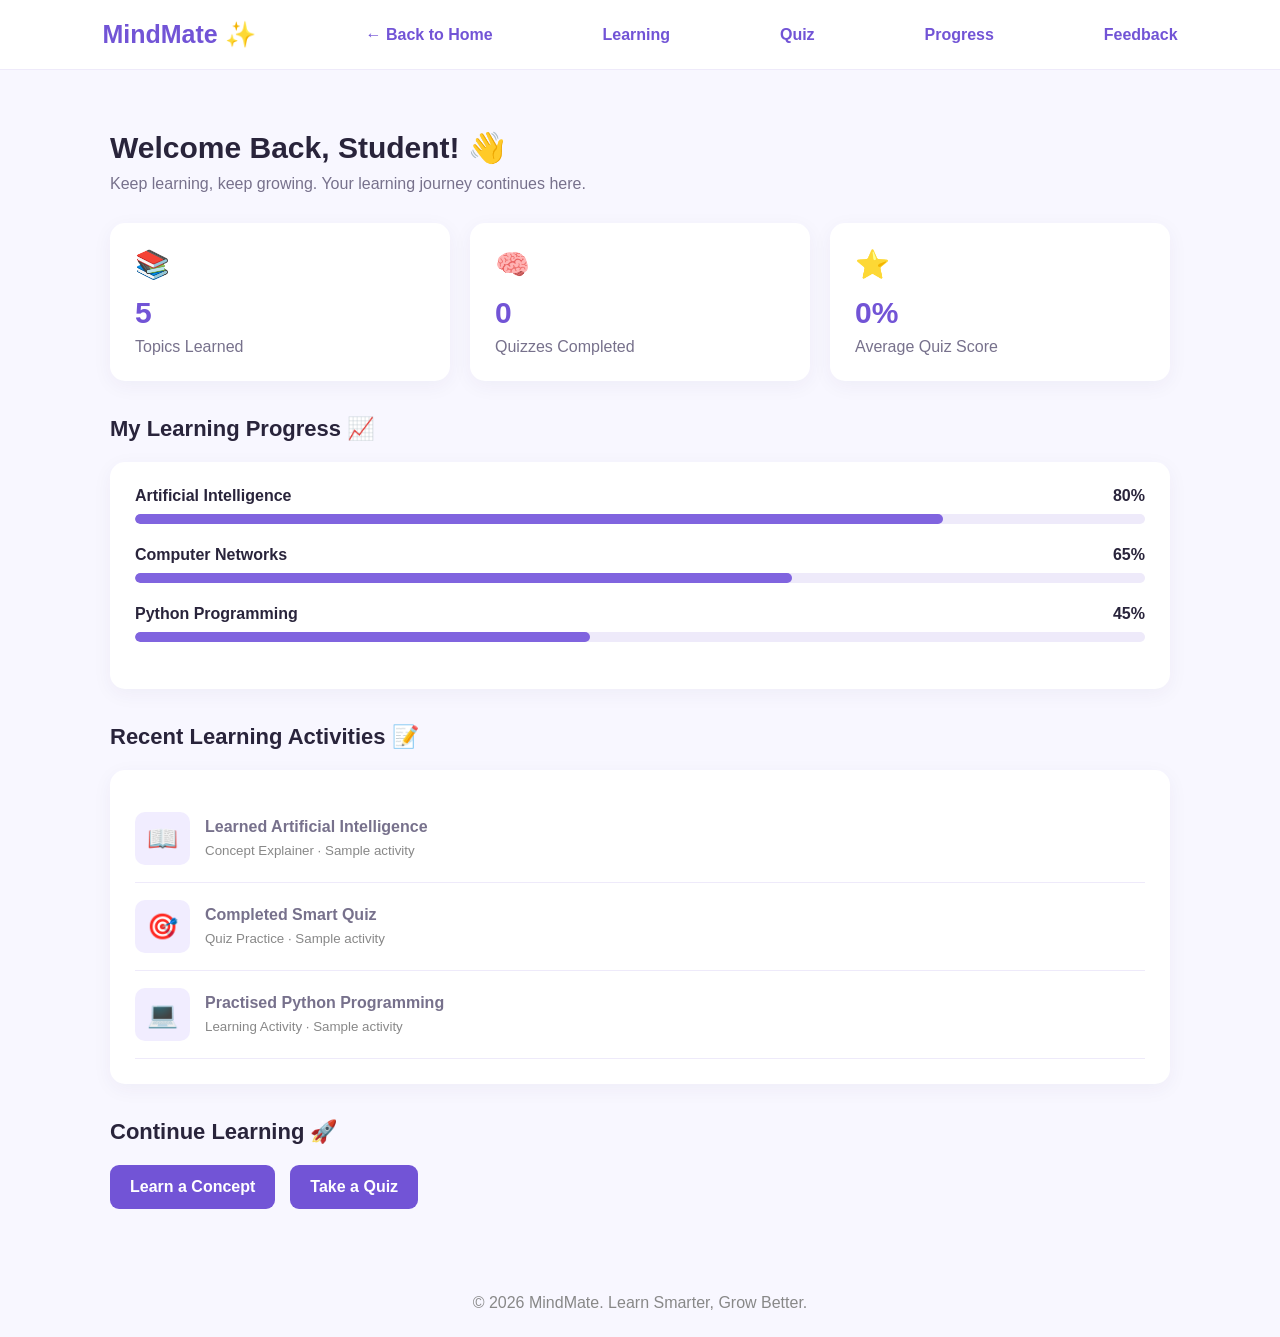
==== dashboard.html @ e4c3970e "Initial commit - MindMate AI Learning Assistant" ====
<!DOCTYPE html>
<html lang="en">

<head>
    <meta charset="UTF-8">
    <meta name="viewport" content="width=device-width, initial-scale=1.0">
    <title>MindMate - Student Dashboard</title>

    <style>
        * {
            margin: 0;
            padding: 0;
            box-sizing: border-box;
        }

        body {
            font-family: Arial, sans-serif;
            background: #f8f7ff;
            color: #29243b;
        }

        header {
            background: white;
            padding: 20px 8%;
            display: flex;
            justify-content: space-between;
            align-items: center;
            border-bottom: 1px solid #eeeafa;
        }

        .logo {
            color: #7254d6;
            font-size: 25px;
            font-weight: bold;
        }

        header a {
            text-decoration: none;
            color: #7254d6;
            font-weight: bold;
        }

        .container {
            max-width: 1100px;
            margin: 40px auto;
            padding: 20px;
        }

        .welcome {
            margin-bottom: 30px;
        }

        .welcome h1 {
            font-size: 30px;
            margin-bottom: 10px;
        }

        .welcome p {
            color: #77718c;
        }

        .stats {
            display: grid;
            grid-template-columns: repeat(3, 1fr);
            gap: 20px;
            margin-bottom: 35px;
        }

        .card {
            background: white;
            padding: 25px;
            border-radius: 15px;
            box-shadow: 0 5px 20px rgba(60, 40, 100, .05);
        }

        .stat-icon {
            font-size: 28px;
            margin-bottom: 15px;
        }

        .card h2 {
            color: #7254d6;
            font-size: 30px;
            margin-bottom: 8px;
        }

        .card p {
            color: #77718c;
        }

        .section-title {
            font-size: 22px;
            margin-bottom: 20px;
        }

        .progress-card {
            margin-bottom: 35px;
        }

        .progress-item {
            margin-bottom: 22px;
        }

        .progress-info {
            display: flex;
            justify-content: space-between;
            margin-bottom: 9px;
            font-weight: bold;
        }

        .progress-bar {
            height: 10px;
            background: #eeeafa;
            border-radius: 20px;
            overflow: hidden;
        }

        .progress-fill {
            height: 100%;
            background: #8064df;
            border-radius: 20px;
        }

        .activities {
            margin-bottom: 35px;
        }

        .activity {
            display: flex;
            align-items: center;
            gap: 15px;
            padding: 17px 0;
            border-bottom: 1px solid #eeeafa;
        }

        .activity-icon {
            font-size: 25px;
            background: #f1edff;
            padding: 12px;
            border-radius: 10px;
        }

        .activity p {
            font-weight: bold;
            margin-bottom: 5px;
        }

        .activity small {
            color: #888;
        }

        .actions {
            display: flex;
            flex-wrap: wrap;
            gap: 15px;
        }

        .actions a {
            text-decoration: none;
            padding: 13px 20px;
            background: #7254d6;
            color: white;
            border-radius: 9px;
            font-weight: bold;
        }

        .actions a:hover {
            background: #5c40b9;
        }

        footer {
            text-align: center;
            color: #888;
            padding: 25px;
        }

        @media(max-width:700px) {
            .stats {
                grid-template-columns: 1fr;
            }

            .welcome h1 {
                font-size: 25px;
            }

            .container {
                margin: 20px auto;
            }
        }
    </style>
</head>

<body>

    <header>
        <div class="logo">MindMate ✨</div>
        <a href="index.html">← Back to Home</a>
        <a href="learning.html">Learning</a>
        <a href="quiz.html">Quiz</a>
        <a href="progress.html">Progress</a>
        <a href="feedback.html">Feedback</a>
    </header>

    <main class="container">

        <section class="welcome">
            <h1>Welcome Back, Student! 👋</h1>
            <p>Keep learning, keep growing. Your learning journey continues here.</p>
        </section>

        <section class="stats">

            <div class="card">
                <div class="stat-icon">📚</div>
                <h2 id="topicsCount">5</h2>
                <p>Topics Learned</p>
            </div>

            <div class="card">
                <div class="stat-icon">🧠</div>
                <h2 id="quizCount">3</h2>
                <p>Quizzes Completed</p>
            </div>

            <div class="card">
                <div class="stat-icon">⭐</div>
                <h2 id="averageScore">80%</h2>
                <p>Average Quiz Score</p>
            </div>

        </section>

        <h2 class="section-title">My Learning Progress 📈</h2>

        <section class="card progress-card">

            <div class="progress-item">
                <div class="progress-info">
                    <span>Artificial Intelligence</span>
                    <span>80%</span>
                </div>
                <div class="progress-bar">
                    <div class="progress-fill" style="width:80%"></div>
                </div>
            </div>

            <div class="progress-item">
                <div class="progress-info">
                    <span>Computer Networks</span>
                    <span>65%</span>
                </div>
                <div class="progress-bar">
                    <div class="progress-fill" style="width:65%"></div>
                </div>
            </div>

            <div class="progress-item">
                <div class="progress-info">
                    <span>Python Programming</span>
                    <span>45%</span>
                </div>
                <div class="progress-bar">
                    <div class="progress-fill" style="width:45%"></div>
                </div>
            </div>

        </section>

        <h2 class="section-title">Recent Learning Activities 📝</h2>

        <section class="card activities">

            <div class="activity">
                <div class="activity-icon">📖</div>
                <div>
                    <p>Learned Artificial Intelligence</p>
                    <small>Concept Explainer · Sample activity</small>
                </div>
            </div>

            <div class="activity">
                <div class="activity-icon">🎯</div>
                <div>
                    <p>Completed Smart Quiz</p>
                    <small>Quiz Practice · Sample activity</small>
                </div>
            </div>

            <div class="activity">
                <div class="activity-icon">💻</div>
                <div>
                    <p>Practised Python Programming</p>
                    <small>Learning Activity · Sample activity</small>
                </div>
            </div>

        </section>

        <h2 class="section-title">Continue Learning 🚀</h2>

        <section class="actions">
            <a href="learning.html">Learn a Concept</a>
            <a href="quiz.html">Take a Quiz</a>
        </section>

    </main>

    <footer>
        © 2026 MindMate. Learn Smarter, Grow Better.
    </footer>


    <script>
        const quizHistory = JSON.parse(
            localStorage.getItem("quizHistory") || "[]"
        );

        document.getElementById("quizCount").textContent =
            quizHistory.length;

        if (quizHistory.length > 0) {
            const totalScore = quizHistory.reduce(
                (sum, quiz) => sum + quiz.score,
                0
            );

            const totalQuestions = quizHistory.reduce(
                (sum, quiz) => sum + quiz.total,
                0
            );

            const average = Math.round(
                (totalScore / totalQuestions) * 100
            );

            document.getElementById("averageScore").textContent =
                average + "%";
        } else {
            document.getElementById("averageScore").textContent = "0%";
        }
    </script>

</body>

</html>
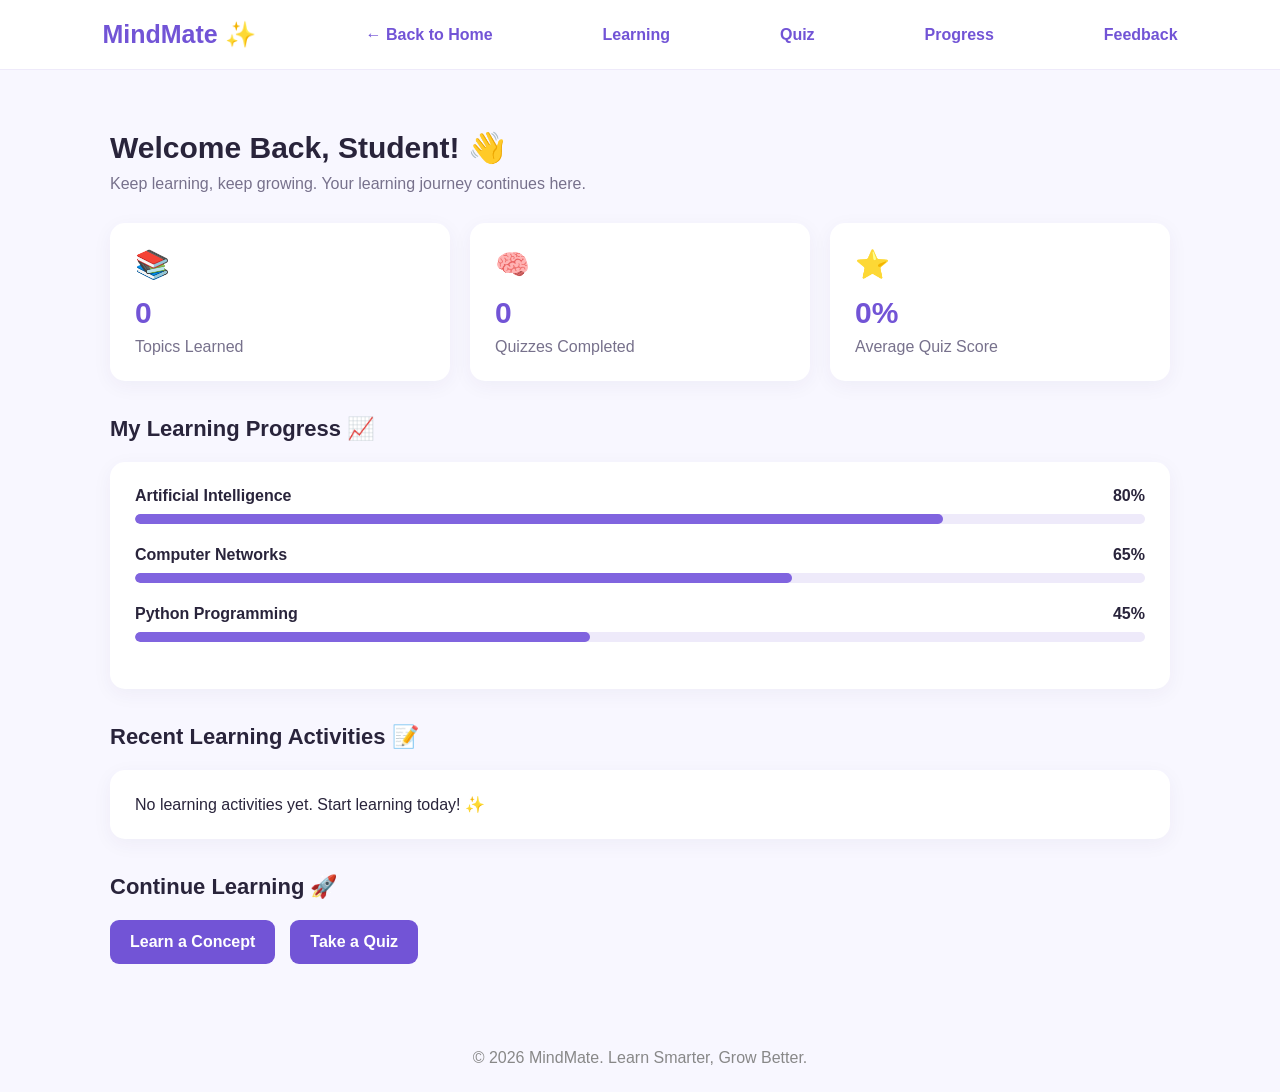
==== commit 02f461df: "Complete dynamic learning progress and feedback features" ====
--- a/dashboard.html
+++ b/dashboard.html
@@ -212,19 +212,19 @@
 
             <div class="card">
                 <div class="stat-icon">📚</div>
-                <h2 id="topicsCount">5</h2>
+                <h2 id="topicsCount">0</h2>
                 <p>Topics Learned</p>
             </div>
 
             <div class="card">
                 <div class="stat-icon">🧠</div>
-                <h2 id="quizCount">3</h2>
+                <h2 id="quizCount">0</h2>
                 <p>Quizzes Completed</p>
             </div>
 
             <div class="card">
                 <div class="stat-icon">⭐</div>
-                <h2 id="averageScore">80%</h2>
+                <h2 id="averageScore">0%</h2>
                 <p>Average Quiz Score</p>
             </div>
 
@@ -268,31 +268,11 @@
 
         <h2 class="section-title">Recent Learning Activities 📝</h2>
 
-        <section class="card activities">
-
-            <div class="activity">
-                <div class="activity-icon">📖</div>
-                <div>
-                    <p>Learned Artificial Intelligence</p>
-                    <small>Concept Explainer · Sample activity</small>
-                </div>
-            </div>
-
-            <div class="activity">
-                <div class="activity-icon">🎯</div>
-                <div>
-                    <p>Completed Smart Quiz</p>
-                    <small>Quiz Practice · Sample activity</small>
-                </div>
-            </div>
-
-            <div class="activity">
-                <div class="activity-icon">💻</div>
-                <div>
-                    <p>Practised Python Programming</p>
-                    <small>Learning Activity · Sample activity</small>
-                </div>
-            </div>
+        <section class="card activities" id="activityContainer">
+
+            <p style="color: #888; text-align: center; padding: 20px;">
+                No learning activities yet. Start learning today! ✨
+            </p>
 
         </section>
 
@@ -311,33 +291,82 @@
 
 
     <script>
+
         const quizHistory = JSON.parse(
             localStorage.getItem("quizHistory") || "[]"
         );
 
+        // Update learned topics count
+        const learnedTopics = JSON.parse(
+            localStorage.getItem("learnedTopics") || "[]"
+        );
+
+        document.getElementById("topicsCount").textContent =
+            learnedTopics.length;
+
+        // Update completed quiz count
         document.getElementById("quizCount").textContent =
             quizHistory.length;
 
+        // Calculate average score
         if (quizHistory.length > 0) {
             const totalScore = quizHistory.reduce(
-                (sum, quiz) => sum + quiz.score,
-                0
+                (sum, quiz) => sum + quiz.score, 0
             );
 
             const totalQuestions = quizHistory.reduce(
-                (sum, quiz) => sum + quiz.total,
-                0
+                (sum, quiz) => sum + quiz.total, 0
             );
 
-            const average = Math.round(
-                (totalScore / totalQuestions) * 100
-            );
+            const average = totalQuestions > 0
+                ? Math.round((totalScore / totalQuestions) * 100)
+                : 0;
 
             document.getElementById("averageScore").textContent =
                 average + "%";
         } else {
             document.getElementById("averageScore").textContent = "0%";
         }
+
+        // Display recent quiz activities
+        const activityContainer =
+            document.getElementById("activityContainer");
+
+        activityContainer.innerHTML = "";
+
+        if (quizHistory.length === 0) {
+            activityContainer.textContent =
+                "No learning activities yet. Start learning today! ✨";
+        } else {
+            const recentActivities = [...quizHistory].reverse().slice(0, 3);
+
+            recentActivities.forEach(quiz => {
+                const activity = document.createElement("div");
+                activity.className = "activity";
+
+                const icon = document.createElement("div");
+                icon.className = "activity-icon";
+                icon.textContent = "🎯";
+
+                const details = document.createElement("div");
+
+                const title = document.createElement("p");
+                title.textContent = "Completed " + quiz.topic + " Quiz";
+
+                const date = document.createElement("small");
+                date.textContent =
+                    "Quiz Practice · " + quiz.date;
+
+                details.appendChild(title);
+                details.appendChild(date);
+
+                activity.appendChild(icon);
+                activity.appendChild(details);
+
+                activityContainer.appendChild(activity);
+            });
+        }
+
     </script>
 
 </body>
